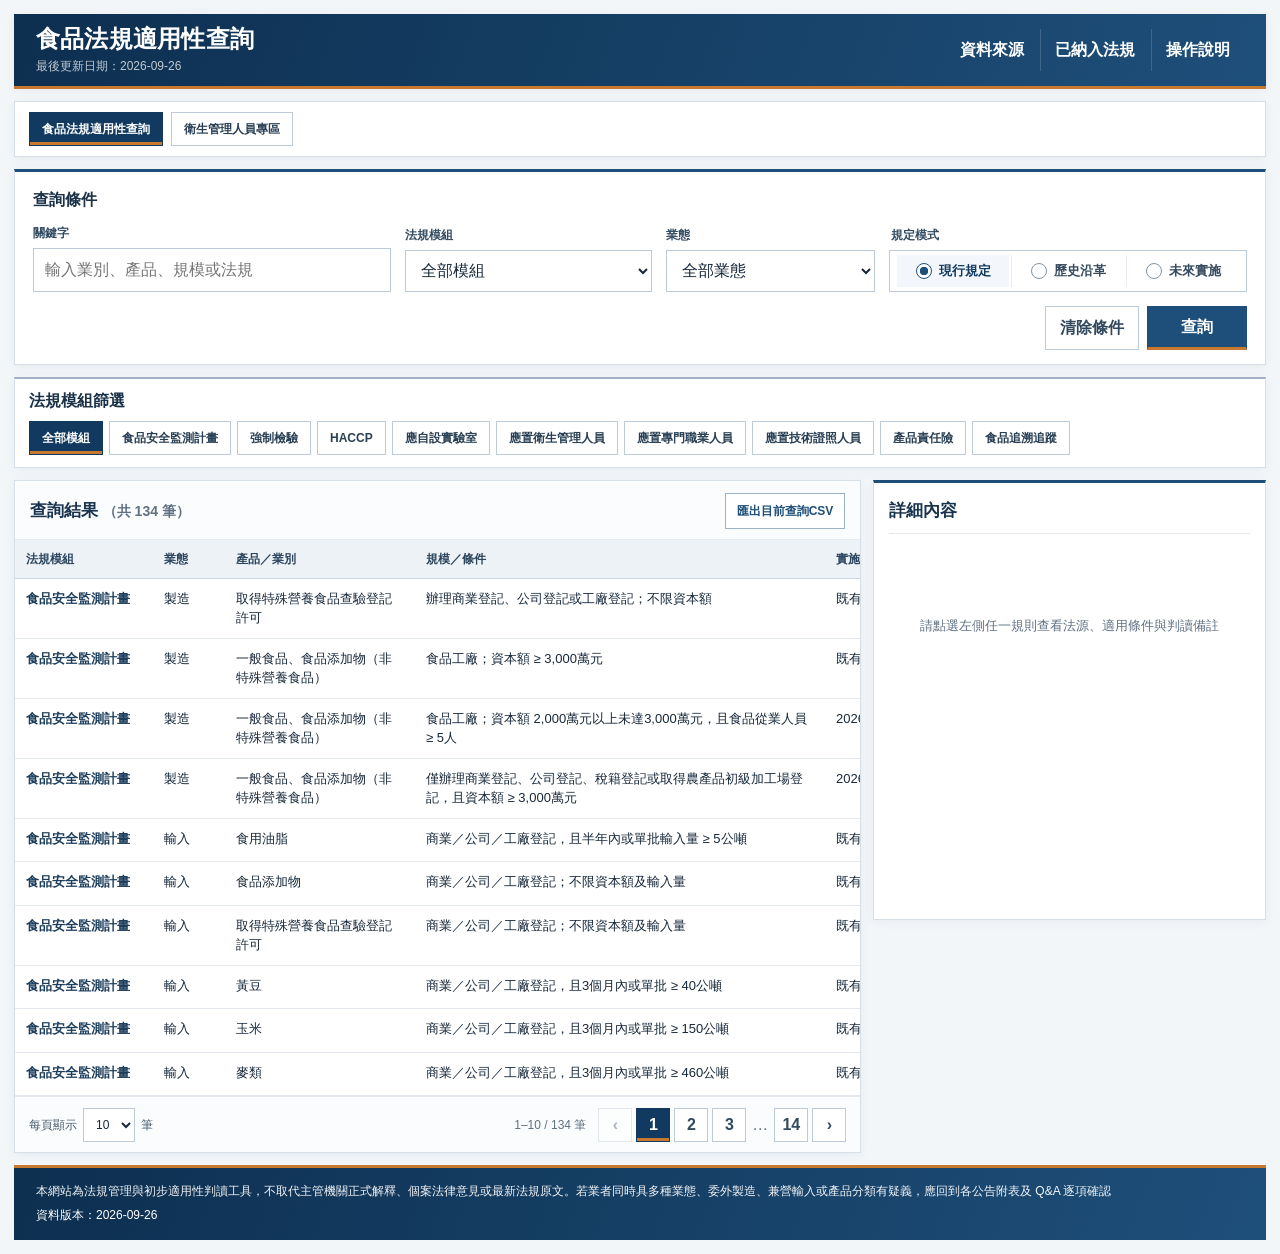
==== docs/index.html @ 0e8fc234 "更新TFDA科系查詢介面" ====
<!doctype html>
<html lang="zh-Hant">
<head>
<meta charset="utf-8">
<meta name="viewport" content="width=device-width,initial-scale=1">
<meta name="color-scheme" content="light">
<meta http-equiv="Cache-Control" content="no-cache, no-store, must-revalidate">
<title>食品法規適用性查詢</title>
<link rel="icon" href="data:,">
<link rel="stylesheet" href="css/style.css?v=20260927-tfda-major-names">
<link rel="stylesheet" href="css/mobile.css?v=20260927-tfda-major-names">
</head>
<body>
<div class="app-shell">
<header class="topbar">
  <div class="brand-block">
    <h1>食品法規適用性查詢</h1>
    <div class="reviewed">最後更新日期：<span id="lastUpdated">載入中</span></div>
  </div>
  <nav class="top-actions" aria-label="輔助功能">
    <button type="button" class="top-link" id="sourcesBtn">資料來源</button>
    <button type="button" class="top-link" id="modulesBtn">已納入法規</button>
    <button type="button" class="top-link" id="helpBtn">操作說明</button>
  </nav>
</header>

<main class="main-content">
<nav class="panel section-navigation" aria-label="主要功能">
  <button type="button" class="module-tab on" id="regulationsNav" aria-pressed="true">食品法規適用性查詢</button>
  <button type="button" class="module-tab" id="hygieneNav" aria-pressed="false">衛生管理人員專區</button>
</nav>
<section id="hygieneSection" hidden aria-labelledby="hygieneTitle">
  <header class="panel hygiene-header">
    <h2 id="hygieneTitle">衛生管理人員專區</h2>
    <div class="tool-tabs" role="tablist" aria-label="衛生管理人員工具">
      <button type="button" class="module-tab on" role="tab" id="qualificationTab" aria-controls="qualificationPanel" aria-selected="true">資格與應備文件查詢</button>
      <button type="button" class="module-tab" role="tab" id="majorTab" aria-controls="majorPanel" aria-selected="false" tabindex="-1">專科以上科系／學類代碼查詢</button>
    </div>
    <p class="tool-note" id="hmScope"></p>
    <p class="tool-note">專區最後確認日期：<span id="hmReviewed">載入中</span></p>
  </header>
  <div id="hmLoadError" hidden class="load-error" role="alert"></div>
  <div id="qualificationPanel" role="tabpanel" aria-labelledby="qualificationTab">
    <div class="content-grid hygiene-grid">
      <div class="hygiene-main">
        <form class="panel query-panel" id="qualificationForm">
          <h3 class="panel-title">查詢條件</h3>
          <div class="query-grid hygiene-filter-grid">
            <label class="field"><span>業別</span><select id="hmIndustry"><option value="">請選擇業別</option></select></label>
            <label class="field"><span>學歷／資格</span><select id="hmQualification"><option value="">全部</option></select></label>
            <label class="field"><span>證照</span><select id="hmLicense"><option value="">全部</option></select></label>
            <label class="field"><span>資本額</span><select id="hmCapital"><option value="">全部</option></select></label>
          </div>
          <p class="tool-note">請先選擇業別；學歷／資格、證照及資本額會以同時符合的條件縮小結果。專科以上科系與學類請使用「專科以上科系／學類代碼查詢」。</p>
          <div class="query-actions"><button class="btn secondary" type="reset">清除條件</button><button class="btn primary" type="submit" id="hmSearch" disabled>查詢</button></div>
        </form>
        <div class="active-query" id="hmActiveConditions" hidden aria-live="polite"></div>
        <div class="panel results-panel">
          <div class="results-head"><h2>適用情境 <span class="result-count" id="hmCount"></span></h2></div>
          <p class="tool-note result-note" id="hmMessage" role="status" aria-live="polite">請選擇業別開始查詢。</p>
          <div class="tablewrap"><table class="tool-table qualification-table"><thead><tr><th>業別</th><th>學歷／資格</th><th>資本額條件</th><th>HACCP 情境</th><th>法源</th><th>操作</th></tr></thead><tbody id="hmRows"></tbody></table></div>
          <div class="pagination-bar"><span class="page-info" id="hmPageInfo"></span><div class="pager" id="hmPager" aria-label="資格查詢分頁"></div></div>
        </div>
      </div>
      <aside class="panel detail-panel" id="hmDetailPanel" tabindex="-1" aria-labelledby="hmDetailTitle"><h2 class="panel-title" id="hmDetailTitle">詳細內容</h2><div id="hmDetail" class="detail-empty">請點選任一結果的「應備文件」。</div></aside>
    </div>
  </div>
  <div id="majorPanel" role="tabpanel" aria-labelledby="majorTab" hidden>
    <form class="panel query-panel" id="majorForm">
      <h3 class="panel-title">專科以上科系／學類代碼查詢</h3>
      <div class="query-grid major-query-grid">
        <label class="field"><span>科系名稱</span><input type="search" id="mcMajor" placeholder="例如：食品科學系、食品科技科"></label>
        <label class="field"><span>學校名稱</span><input type="search" id="mcSchool" placeholder="例如：國立臺灣海洋大學"></label>
        <label class="field"><span>學歷</span><select id="mcLevel"><option value="">全部</option></select></label>
        <label class="field"><span>學類名稱</span><input type="search" id="mcClass" placeholder="例如：食品科學學類"></label>
        <label class="field"><span>學類代碼</span><input type="search" id="mcCode" placeholder="學類、細學類或完整科系代碼"></label>
      </div>
      <p class="tool-note" id="mcCoverage"></p>
      <p class="tool-note">本頁只查詢專科以上校系。主要學類碼為4碼、細學類碼為5碼；TFDA資料若有列舉完全對應科系名稱會直接顯示；僅學類對應但科系名稱未完全相同時，會以不同顏色提示「請核對實際科系」。</p>
      <div class="query-actions"><button type="reset" class="btn secondary">清除條件</button><button type="submit" class="btn primary" id="mcSearch" disabled>查詢</button></div>
    </form>
    <div class="panel results-panel">
      <div class="results-head"><h2>專科以上科系查詢結果 <span class="result-count" id="mcCount"></span></h2></div>
      <p class="tool-note result-note" id="mcMessage" role="status" aria-live="polite">可依任一欄位查詢，或直接查詢全部已收錄的專科以上校系。</p>
      <div class="tablewrap"><table class="tool-table major-table"><thead><tr><th>學校</th><th>科系名稱</th><th>學類名稱</th><th>學類代碼</th><th>TFDA列舉科系／學類</th><th>資料來源</th><th>最後確認日期</th></tr></thead><tbody id="mcRows"></tbody></table></div>
      <div class="pagination-bar"><span class="page-info" id="mcPageInfo"></span><div class="pager" id="mcPager" aria-label="科系查詢分頁"></div></div>
    </div>
  </div>
</section>

<div id="regulationsSection" class="regulations-section">
  <section class="panel query-panel" id="querySection">
    <div class="panel-title">查詢條件</div>
    <div class="query-grid">
      <label class="field field-keyword">
        <span>關鍵字</span>
        <input id="q" type="search" placeholder="輸入業別、產品、規模或法規">
      </label>
      <label class="field">
        <span>法規模組</span>
        <select id="module"><option value="">全部模組</option></select>
      </label>
      <label class="field">
        <span>業態</span>
        <select id="area"><option value="">全部業態</option></select>
      </label>
      <fieldset class="field mode-field">
        <legend>規定模式</legend>
        <div class="mode-options">
          <label><input type="radio" name="viewMode" value="current" checked><span>現行規定</span></label>
          <label><input type="radio" name="viewMode" value="history"><span>歷史沿革</span></label>
          <label><input type="radio" name="viewMode" value="future"><span>未來實施</span></label>
        </div>
      </fieldset>
    </div>
    <div class="query-actions">
      <button class="btn secondary" id="resetBtn" type="button">清除條件</button>
      <button class="btn primary" id="searchBtn" type="button">查詢</button>
    </div>
  </section>

  <section class="panel module-panel">
    <div class="panel-title compact-title">法規模組篩選</div>
    <div class="module-tabs" id="quickChips"></div>
  </section>

  <section class="content-grid">
    <div class="panel results-panel">
      <div class="results-head">
        <h2>查詢結果 <span class="result-count" id="count"></span></h2>
        <button class="btn export-btn" id="csvBtn" type="button">匯出目前查詢CSV</button>
      </div>
      <div class="tablewrap">
        <table>
          <thead>
            <tr>
              <th>法規模組</th>
              <th>業態</th>
              <th>產品／業別</th>
              <th>規模／條件</th>
              <th>實施日期</th>
              <th>狀態</th>
            </tr>
          </thead>
          <tbody id="rows">
            <tr><td colspan="6" class="loading-cell">正在載入法規資料…</td></tr>
          </tbody>
        </table>
      </div>
      <div class="pagination-bar">
        <label class="page-size">每頁顯示
          <select id="pageSize">
            <option value="10" selected>10</option>
            <option value="20">20</option>
            <option value="50">50</option>
          </select>
          筆
        </label>
        <div class="page-info" id="pageInfo"></div>
        <div class="pager" id="pager" aria-label="分頁"></div>
      </div>
    </div>

    <aside class="panel detail-panel">
      <div class="panel-title">詳細內容</div>
      <div id="detailEmpty" class="detail-empty">請點選左側任一規則查看法源、適用條件與判讀備註</div>
      <div id="detailBox" hidden>
        <div class="detail-heading">
          <h3 id="dTitle"></h3>
          <span class="status" id="dStatus"></span>
        </div>
        <div class="kv">
          <div class="k">法規模組</div><div id="dModule"></div>
          <div class="k">業態</div><div id="dArea"></div>
          <div class="k">產品／業別</div><div id="dCategory"></div>
          <div class="k">規模／條件</div><div id="dScale"></div>
          <div class="k">實施日期</div><div id="dStart"></div>
          <div class="k">法源</div><div id="dBasis"></div>
          <div class="k">官方來源</div><div><a id="dSource" target="_blank" rel="noopener"></a></div>
          <div class="k">判讀備註</div><div id="dNote"></div>
        </div>
      </div>
    </aside>
  </section>
</div>
</main>

<footer class="footer">
  <div>本網站為法規管理與初步適用性判讀工具，不取代主管機關正式解釋、個案法律意見或最新法規原文。若業者同時具多種業態、委外製造、兼營輸入或產品分類有疑義，應回到各公告附表及 Q&amp;A 逐項確認</div>
  <div class="version-line">資料版本：<span id="dataVersion">載入中</span></div>
</footer>
</div>

<div class="drawer-modal" id="modulesModal" aria-hidden="true">
  <div class="modal-backdrop" data-close-modules></div>
  <div class="drawer-panel" role="dialog" aria-modal="true" aria-labelledby="modulesModalTitle">
    <div class="modal-head">
      <div><div class="modal-kicker">目前資料庫收錄範圍</div><h2 id="modulesModalTitle">已納入法規</h2></div>
      <button class="btn secondary" type="button" id="modulesCloseBtn">關閉</button>
    </div>
    <p class="modal-note">目前共納入 <strong id="moduleCount">0</strong> 個法規模組。點選模組可直接套用查詢條件</p>
    <div class="module-catalog" id="moduleCatalog"></div>
  </div>
</div>

<div class="drawer-modal" id="sourceModal" aria-hidden="true">
  <div class="modal-backdrop" data-close-sources></div>
  <div class="drawer-panel" role="dialog" aria-modal="true" aria-labelledby="sourceModalTitle">
    <div class="modal-head">
      <div><div class="modal-kicker">法規查核與更新</div><h2 id="sourceModalTitle">資料來源</h2></div>
      <button class="btn secondary" type="button" id="sourcesCloseBtn">關閉</button>
    </div>
    <p class="modal-note">集中收錄本查詢工具使用的正式公告、現行 Q&amp;A 與法規入口</p>
    <div class="sources" id="sources"></div>
  </div>
</div>

<div class="drawer-modal" id="helpModal" aria-hidden="true">
  <div class="modal-backdrop" data-close-help></div>
  <div class="drawer-panel help-panel" role="dialog" aria-modal="true" aria-labelledby="helpModalTitle">
    <div class="modal-head">
      <div><div class="modal-kicker">使用方式</div><h2 id="helpModalTitle">操作說明</h2></div>
      <button class="btn secondary" type="button" id="helpCloseBtn">關閉</button>
    </div>
    <ol class="help-list">
      <li>可用關鍵字、法規模組與業態篩選規則。</li>
      <li>「現行規定」顯示目前已生效的整併適用條件；「歷史沿革」查看過去已實施階段；「未來實施」只顯示已正式公告但尚未生效的規定。</li>
      <li>點選查詢結果任一列，可在右側「詳細內容」查看法源、官方來源與判讀備註。</li>
      <li>「匯出目前查詢CSV」會匯出目前篩選後的全部結果，不受分頁影響。</li>
    </ol>
  </div>
</div>

<script src="js/hygiene-manager.js?v=20260927-tfda-major-names" defer></script>
<script src="js/hygiene-ui.js?v=20260927-tfda-major-names" defer></script>
<script src="js/app.js?v=20260906-dates" defer></script>
</body>
</html>
---- docs/css/style.css ----
:root{
  --bg:#f3f6f9;
  --surface:#ffffff;
  --surface-soft:#f7f9fc;
  --text:#17283a;
  --muted:#607184;
  --border:#d7e0e9;
  --border-strong:#bdcad8;
  --blue:#1e4f7a;
  --blue-dark:#123a60;
  --blue-deep:#0d2f50;
  --blue-soft:#eaf2f8;
  --blue-pale:#f3f7fb;
  --orange:#c8782f;
  --orange-dark:#a85d20;
  --orange-soft:#fff1e4;
  --red:#9a3434;
  --shadow:0 2px 10px rgba(24,50,76,.055);
}
*{box-sizing:border-box}
html{background:var(--bg)}
body{margin:0;font-family:-apple-system,BlinkMacSystemFont,"Segoe UI","Noto Sans TC","Microsoft JhengHei",sans-serif;background:var(--bg);color:var(--text);line-height:1.5}
button,input,select{font:inherit}
button{cursor:pointer}
a{color:#1d67a2}
[hidden]{display:none!important}
.app-shell{max-width:1600px;margin:0 auto;padding:14px}
.topbar{min-height:64px;background:linear-gradient(110deg,var(--blue-deep),var(--blue));color:#fff;border-radius:0;padding:11px 22px;display:flex;align-items:center;justify-content:space-between;gap:22px;box-shadow:var(--shadow);border-bottom:3px solid var(--orange)}
.brand-block{min-width:0}
.brand-block h1{margin:0;font-size:24px;line-height:1.2;letter-spacing:.01em;font-weight:800}
.reviewed{font-size:12px;color:rgba(255,255,255,.74);margin-top:3px}
.top-actions{display:flex;align-items:center;gap:2px;flex-wrap:wrap;justify-content:flex-end}
.top-link{border:0;border-left:1px solid rgba(255,255,255,.16);background:transparent;color:#fff;font-weight:700;padding:9px 14px;border-radius:0;white-space:nowrap}
.top-link:first-child{border-left:0}
.top-link:hover{background:rgba(255,255,255,.09)}
.top-link:focus-visible{outline:2px solid #ffc58f;outline-offset:-3px}
.main-content{display:grid;gap:12px;padding-top:12px}
.panel{background:var(--surface);border:1px solid var(--border);border-radius:0;box-shadow:var(--shadow)}
.panel-title{font-size:16px;font-weight:800;color:#1a3148;margin-bottom:12px}
.compact-title{margin-bottom:8px}
.query-panel{padding:16px 18px 14px;border-top:3px solid var(--blue)}
.query-grid{display:grid;grid-template-columns:minmax(260px,1.45fr) minmax(190px,1fr) minmax(150px,.85fr) minmax(330px,1.45fr);gap:14px;align-items:end}
.field>span,.field legend{display:block;font-size:12px;font-weight:800;color:#334b62;margin:0 0 6px}
.field input:not([type="radio"]),.field select{width:100%;min-height:42px;border:1px solid var(--border-strong);border-radius:0;background:#fff;color:var(--text);padding:9px 11px;outline:none}
.field input:not([type="radio"]):focus,.field select:focus{border-color:#4f7da5;box-shadow:inset 3px 0 0 var(--blue)}
.mode-field{border:0;padding:0;margin:0;min-width:0}
.mode-options{min-height:42px;border:1px solid var(--border-strong);border-radius:0;display:flex;align-items:center;gap:2px;padding:4px 7px;background:#fff}
.mode-options label{display:flex;align-items:center;justify-content:center;gap:7px;flex:1;min-height:32px;padding:3px 7px;white-space:nowrap;font-size:13px;font-weight:700;color:#354b60;border-left:1px solid #e7edf3;cursor:pointer}
.mode-options label:first-child{border-left:0}
.mode-options label:has(input:checked){color:var(--blue-dark);background:var(--blue-pale)}
.mode-options input[type="radio"]{-webkit-appearance:none;appearance:none;width:16px;height:16px;min-width:16px;min-height:16px;margin:0;padding:0;border:1.5px solid #8293a4;border-radius:50%;background:#fff;box-shadow:none;outline:none;vertical-align:middle}
.mode-options input[type="radio"]:checked{border-color:var(--blue);background:radial-gradient(circle at center,var(--blue) 0 4px,#fff 4.5px)}
.mode-options input[type="radio"]:focus{outline:none;box-shadow:none}
.mode-options input[type="radio"]:focus-visible{outline:2px solid rgba(30,79,122,.35);outline-offset:2px}
.query-actions{display:flex;justify-content:flex-end;gap:8px;margin-top:14px}
.btn{min-height:38px;border-radius:0;padding:8px 14px;border:1px solid var(--border-strong);font-weight:750;background:#fff;color:var(--text)}
.btn:hover{border-color:#8199b1;background:#f8fafc}
.btn:focus-visible{outline:2px solid rgba(30,79,122,.32);outline-offset:2px}
.btn.primary{background:var(--blue);color:#fff;border-color:var(--blue);min-width:100px;border-bottom:3px solid var(--orange)}
.btn.primary:hover{background:var(--blue-dark)}
.btn.secondary{background:#fff;color:#31485f}
.module-panel{padding:10px 14px 12px;border-top:2px solid #9fb2c4}
.module-tabs{display:flex;gap:6px;align-items:center;flex-wrap:wrap}
.module-tab{border:1px solid var(--border-strong);background:#fff;color:#293f54;border-radius:0;padding:7px 12px;min-height:34px;font-size:12px;font-weight:750;white-space:nowrap}
.module-tab:hover{border-color:#6f8eaa;background:var(--blue-pale)}
.module-tab.on{background:var(--blue-dark);border-color:var(--blue-dark);color:#fff;box-shadow:inset 0 -3px 0 var(--orange)}
.content-grid{display:grid;grid-template-columns:minmax(0,2.05fr) minmax(350px,.95fr);gap:12px;align-items:start}
.results-panel,.detail-panel{overflow:hidden}
.results-head{min-height:56px;padding:12px 15px 10px;display:flex;align-items:center;justify-content:space-between;gap:12px;border-bottom:1px solid #e3e9ef;background:#fbfcfd}
.results-head h2{margin:0;font-size:17px;color:#18334e}
.result-count{font-size:14px;font-weight:700;color:var(--muted)}
.export-btn{min-height:36px;padding:7px 11px;font-size:12px;color:var(--blue);border-color:#9eb2c5;background:#fff}
.tablewrap{overflow:auto;min-height:440px;max-height:610px}
table{width:100%;border-collapse:collapse;min-width:900px;font-size:13px}
th,td{text-align:left;padding:10px 11px;border-bottom:1px solid #e3e9ef;vertical-align:top}
th{position:sticky;top:0;z-index:2;background:#edf2f7;color:#2d465e;font-size:12px;font-weight:800;border-bottom:1px solid #cad6e2}
tbody tr{cursor:pointer;transition:background .12s ease}
tbody tr:hover{background:#f4f8fb}
tbody tr.selected{background:#e7f0f7;box-shadow:inset 3px 0 0 var(--blue)}
td.module-cell{font-weight:800;color:#1d3e5c}
@media(min-width:721px){
  table{min-width:980px;table-layout:fixed}
  th:nth-child(1),td:nth-child(1){white-space:normal;word-break:keep-all;overflow-wrap:normal;width:138px}
  th:nth-child(2),td:nth-child(2){white-space:nowrap;width:72px}
  th:nth-child(3),td:nth-child(3){width:190px}
  th:nth-child(5),td:nth-child(5){width:92px}
  th:nth-child(6),td:nth-child(6){width:78px}
}
.status{display:inline-flex;align-items:center;border-radius:0;padding:3px 7px;font-size:11px;font-weight:800;white-space:nowrap;border-left:3px solid currentColor}
.status.active{background:var(--blue-soft);color:var(--blue)}
.status.future{background:var(--orange-soft);color:var(--orange-dark)}
.loading-cell,.empty-cell{text-align:center!important;color:var(--muted);padding:36px!important}
.pagination-bar{display:flex;align-items:center;gap:12px;min-height:56px;padding:9px 14px;border-top:1px solid #e3e9ef;background:#fbfcfd;flex-wrap:wrap}
.page-size{display:flex;align-items:center;gap:6px;font-size:12px;color:#465c70}
.page-size select{min-height:34px;border:1px solid var(--border-strong);border-radius:0;background:#fff;padding:5px 8px;color:var(--text)}
.page-info{font-size:12px;color:var(--muted);margin-left:auto}
.pager{display:flex;gap:4px;align-items:center}
.page-btn{min-width:34px;height:34px;border:1px solid var(--border-strong);background:#fff;border-radius:0;color:#314a61;font-weight:700}
.page-btn:hover:not(:disabled){border-color:#718ea8;background:var(--blue-pale)}
.page-btn.on{background:var(--blue-dark);border-color:var(--blue-dark);color:#fff;box-shadow:inset 0 -3px 0 var(--orange)}
.page-btn:disabled{opacity:.4;cursor:not-allowed}
.page-ellipsis{padding:0 2px;color:var(--muted)}
.detail-panel{padding:15px;position:sticky;top:12px;min-height:440px;border-top:3px solid var(--blue)}
.detail-panel .panel-title{font-size:17px;border-bottom:1px solid #e3e9ef;padding-bottom:10px;margin-bottom:12px;color:#18334e}
.detail-empty{padding:70px 16px;text-align:center;color:var(--muted);font-size:13px}
.detail-heading{display:flex;align-items:flex-start;justify-content:space-between;gap:10px;padding-bottom:12px;border-bottom:1px solid #e3e9ef}
.detail-heading h3{margin:0;font-size:18px;line-height:1.35;color:#18334e}
.kv{display:grid;grid-template-columns:90px minmax(0,1fr);gap:10px 12px;font-size:13px;margin-top:15px}
.kv .k{font-weight:800;color:#445c72}
.kv>div:nth-child(even){min-width:0;overflow-wrap:anywhere}
.kv a{text-decoration:none;font-weight:750}
.footer{margin-top:12px;background:linear-gradient(110deg,var(--blue-deep),var(--blue));color:rgba(255,255,255,.94);padding:14px 22px;border-radius:0;font-size:12px;line-height:1.65;border-top:3px solid var(--orange)}
.version-line{margin-top:4px;color:#fff}
.drawer-modal{position:fixed;inset:0;z-index:50;display:none}
.drawer-modal.open{display:block}
.modal-backdrop{position:absolute;inset:0;background:rgba(12,31,50,.5);backdrop-filter:blur(2px)}
.drawer-panel{position:absolute;right:14px;top:14px;bottom:14px;width:min(590px,calc(100% - 28px));overflow:auto;background:#fff;border:1px solid var(--border-strong);border-radius:0;box-shadow:0 22px 70px rgba(10,34,57,.24);padding:20px;border-top:4px solid var(--blue)}
.modal-head{display:flex;justify-content:space-between;align-items:flex-start;gap:15px;position:sticky;top:-20px;background:#fff;padding:18px 0 10px;z-index:2;border-bottom:1px solid #e4ebf1}
.modal-head h2{margin:0;font-size:20px;color:#18334e}
.modal-kicker,.modal-note{font-size:12px;color:var(--muted)}
.modal-note{margin:12px 0 14px}
.module-catalog{display:grid;gap:7px}
.module-catalog-item{width:100%;border:1px solid var(--border);background:var(--surface-soft);border-radius:0;padding:11px 13px;display:flex;align-items:center;justify-content:space-between;gap:15px;text-align:left;color:var(--text);cursor:pointer}
.module-catalog-item:hover{background:var(--blue-pale);border-color:#93abc0;box-shadow:inset 3px 0 0 var(--orange)}
.module-catalog-name{font-weight:800}
.module-catalog-count{font-size:12px;color:var(--muted);white-space:nowrap}
.sources{display:grid;gap:8px}
.source{padding:13px;border:1px solid var(--border);border-radius:0;background:var(--surface-soft)}
.source:hover{border-color:#9bb0c3}
.source a{text-decoration:none;font-weight:800}
.source-desc{font-size:12px;color:var(--muted);margin-top:5px}
.help-list{padding-left:22px;margin:8px 0 0}
.help-list li{margin:0 0 13px;padding-left:3px}
.load-error{padding:17px;border-radius:0;background:#fff2f0;color:#8e2f2f;border:1px solid #e6c4bf;border-left:4px solid #b64a3c}
@media(max-width:1120px){
  .query-grid{grid-template-columns:1fr 1fr}
  .content-grid{grid-template-columns:1fr}
  .detail-panel{position:static}
}
@media(max-width:720px){
  .app-shell{padding:8px}
  .topbar{align-items:flex-start;flex-direction:column;padding:13px 14px}
  .brand-block h1{font-size:21px}
  .top-actions{width:100%;justify-content:flex-start}
  .top-link{padding:7px 8px;border-left:0;border-right:1px solid rgba(255,255,255,.16)}
  .query-grid{grid-template-columns:1fr}
  .mode-options{flex-wrap:wrap;padding:5px}
  .mode-options label{flex:1 1 30%;border-left:0}
  .query-actions{justify-content:stretch}
  .query-actions .btn{flex:1}
  .content-grid{display:block}
  .detail-panel{margin-top:12px}
  .pagination-bar{align-items:flex-start}
  .page-info{margin-left:0;width:100%;order:3}
  .footer{padding:13px 15px}
  .drawer-panel{inset:8px;width:auto}
}

/* Hygiene manager tools share the existing rectangular visual language. */
.regulations-section{display:grid;gap:12px}
.section-navigation{padding:10px 14px;display:flex;gap:8px;flex-wrap:wrap}
.hygiene-header{padding:16px;border-top:3px solid var(--blue);margin-bottom:12px}
.hygiene-header h2{margin:0 0 14px;color:var(--blue-dark);font-size:21px}
.tool-tabs{display:flex;gap:8px;flex-wrap:wrap;border-bottom:1px solid var(--border);padding-bottom:12px}
.tool-tabs .module-tab{font-size:14px;min-height:40px}
.hygiene-main{display:grid;gap:12px;min-width:0;align-content:start}

.hygiene-filter-grid{grid-template-columns:repeat(4,minmax(0,1fr));align-items:end}
.major-query-grid{grid-template-columns:repeat(5,minmax(0,1fr))}
.tool-note{font-size:12px;color:var(--muted);line-height:1.6;font-weight:400}
.text-link{border:0;background:none;color:var(--blue);text-align:left;padding:5px 0;font-size:12px;text-decoration:underline;cursor:pointer}
.result-note{padding:0 15px}

.active-query{display:flex;align-items:center;gap:10px;flex-wrap:wrap;padding:10px 12px;border:1px solid var(--border);border-left:3px solid var(--orange);background:#fff;margin-bottom:12px;font-size:12px}
.active-query>strong{color:var(--blue-dark);white-space:nowrap}
.active-query-chips{display:flex;gap:6px;flex-wrap:wrap;flex:1}
.query-chip{border:1px solid var(--border);background:#f7faff;color:var(--blue-dark);padding:5px 8px;font:inherit;cursor:pointer}
.query-chip:hover{border-color:var(--blue);background:#eef5ff}
.clear-all-query{margin-left:auto;white-space:nowrap}

.tool-table tbody tr{cursor:default}
.tool-table .tool-note{margin:5px 0}
#majorPanel>.query-panel{margin-bottom:12px}
.document-btn{font-size:12px;min-height:32px;padding:5px 8px;color:var(--blue);white-space:nowrap}

.hygiene-detail{font-size:13px;line-height:1.65;overflow-wrap:anywhere}
.hygiene-detail section+section{border-top:1px solid var(--border);margin-top:18px;padding-top:12px}
.hygiene-detail h3{font-size:15px;color:var(--blue-dark);margin:0 0 8px}
.hygiene-detail ul,.document-list{padding-left:22px}
.hygiene-detail li{margin:6px 0}
.hygiene-detail a{display:inline-block;margin:4px 0}
.hygiene-detail summary{cursor:pointer;color:var(--blue);font-weight:700}
.tool-caution{border-left:3px solid var(--orange);background:var(--orange-soft);padding:8px 10px;font-size:12px}

.detail-situation{margin:0;display:grid;gap:5px}
.detail-situation>div{display:grid;grid-template-columns:78px minmax(0,1fr);gap:8px;align-items:start}
.detail-situation dt{color:var(--muted);font-size:12px;font-weight:700}
.detail-situation dd{margin:0;color:var(--text);font-weight:700}

.qualification-options{border:0;padding:0;margin:0 0 14px;min-width:0}
.qualification-options legend{font-size:12px;color:var(--muted);padding:0;margin-bottom:5px}
.qualification-choice{display:flex;align-items:baseline;gap:8px;padding:6px 0;cursor:pointer}
.qualification-choice input{flex:none;accent-color:var(--blue)}
.selected-conditions{margin:12px 0}
.qualification-group{margin-top:10px;padding:10px 0;border-top:1px solid var(--border)}
.qualification-group:first-child{margin-top:0;padding-top:0;border-top:0}
.qualification-group>strong{display:block;color:var(--blue-dark);margin-bottom:6px}
.qualification-group ul{margin:6px 0 0 20px;padding:0}
.vocational-major-list{margin:6px 0 8px;line-height:1.7}

@media(min-width:721px){
  .tool-table{table-layout:fixed;min-width:840px}
  .tool-table th,.tool-table td{white-space:normal;word-break:normal;overflow-wrap:anywhere}
  .qualification-table{min-width:720px;font-size:13px}
  .qualification-table th,.qualification-table td{width:auto;padding:12px 8px}
  .qualification-table th:nth-child(1),.qualification-table td:nth-child(1){width:21%}
  .qualification-table th:nth-child(2),.qualification-table td:nth-child(2){width:19%}
  .qualification-table th:nth-child(3),.qualification-table td:nth-child(3){width:15%}
  .qualification-table th:nth-child(4),.qualification-table td:nth-child(4){width:20%}
  .qualification-table th:nth-child(5),.qualification-table td:nth-child(5){width:15%}
  .qualification-table th:nth-child(6),.qualification-table td:nth-child(6){width:90px}
  .major-table{min-width:900px}
  .major-table th,.major-table td{width:auto}
  .major-table th:nth-child(1),.major-table td:nth-child(1){width:18%}
  .major-table th:nth-child(2),.major-table td:nth-child(2){width:22%}
  .major-table th:nth-child(3),.major-table td:nth-child(3){width:16%}
  .major-table th:nth-child(4),.major-table td:nth-child(4){width:15%}
  .major-table th:nth-child(5),.major-table td:nth-child(5){width:16%}
  .major-table th:nth-child(6),.major-table td:nth-child(6){width:120px}
  .major-table th:nth-child(7),.major-table td:nth-child(7){width:100px}
}
@media(max-width:1120px){
  .hygiene-filter-grid,.major-query-grid{grid-template-columns:repeat(2,minmax(0,1fr))}
}
@media(max-width:720px){
  .hygiene-filter-grid,.major-query-grid{grid-template-columns:1fr}
}

.status.verified{background:#e9f7ee;color:#18753a;border-left-color:#18753a}
.status.review{background:var(--orange-soft);color:var(--orange-dark);border-left-color:var(--orange-dark)}
.status.unconfirmed{background:#eef1f4;color:#5f6b77;border-left-color:#788592}
.tfda-major-name{display:block;margin-top:6px;color:#18753a;font-weight:800}
.tfda-major-name.review-text{color:var(--orange-dark)}
---- docs/css/mobile.css ----
@media (max-width:720px){
  html,body{overflow-x:hidden}
  body{font-size:14px}
  .app-shell{padding:0;max-width:none}

  .topbar{min-height:0;padding:14px 16px 0;gap:12px;box-shadow:none;border-bottom:3px solid var(--orange)}
  .brand-block{width:100%}
  .brand-block h1{font-size:20px;line-height:1.25}
  .reviewed{font-size:11px;margin-top:4px}
  .top-actions{width:calc(100% + 32px);margin:0 -16px;display:grid;grid-template-columns:repeat(3,1fr);gap:0;border-top:1px solid rgba(255,255,255,.16)}
  .top-link{min-height:44px;padding:10px 4px;border:0;border-right:1px solid rgba(255,255,255,.14);font-size:12px;text-align:center}
  .top-link:last-child{border-right:0}

  .main-content{gap:10px;padding:10px 8px 0}
  .panel{box-shadow:none}
  .query-panel{padding:14px 12px 12px;border-top-width:3px}
  .panel-title{font-size:17px;margin-bottom:12px}
  .query-grid{grid-template-columns:1fr;gap:11px}
  .field>span,.field legend{font-size:12px;margin-bottom:5px}
  .field input:not([type="radio"]),.field select{min-height:46px;font-size:16px;padding:10px 11px}

  .mode-options{display:grid;grid-template-columns:repeat(3,1fr);gap:0;padding:0;min-height:44px;border-color:var(--border-strong)}
  .mode-options label{position:relative;min-height:43px;padding:0 4px;border:0;border-right:1px solid var(--border);font-size:12px;font-weight:750;background:#fff;color:#496077}
  .mode-options label:last-child{border-right:0}
  .mode-options label:has(input:checked){background:var(--blue-dark);color:#fff;box-shadow:inset 0 -3px 0 var(--orange)}
  .mode-options input[type="radio"]{position:absolute;opacity:0;width:1px;height:1px;pointer-events:none}
  .mode-options label:focus-within{outline:2px solid rgba(30,79,122,.28);outline-offset:-2px}

  .query-actions{display:grid;grid-template-columns:1fr 1fr;gap:8px;margin-top:12px}
  .query-actions .btn{width:100%;min-height:44px;font-size:14px}

  .module-panel{padding:10px 0 11px;border-top-width:2px;overflow:hidden}
  .module-panel .panel-title{padding:0 12px;margin-bottom:8px;font-size:16px}
  .module-tabs{display:flex;flex-wrap:nowrap;gap:6px;overflow-x:auto;padding:0 12px 3px;scroll-snap-type:x proximity;-webkit-overflow-scrolling:touch;scrollbar-width:none}
  .module-tabs::-webkit-scrollbar{display:none}
  .module-tab{flex:0 0 auto;min-height:38px;padding:8px 12px;font-size:12px;scroll-snap-align:start}

  .content-grid{display:block}
  .results-panel{overflow:visible}
  .results-head{min-height:0;padding:12px;align-items:center;background:#fff}
  .results-head h2{font-size:17px;line-height:1.3}
  .result-count{display:block;font-size:12px;margin-top:2px}
  .export-btn{min-height:38px;padding:7px 9px;font-size:11px;white-space:nowrap}

  .tablewrap{overflow:visible;min-height:0;max-height:none;padding:0;background:var(--bg)}
  table{display:block;min-width:0;width:100%;font-size:13px}
  thead{display:none}
  tbody{display:grid;gap:9px;padding:9px 8px 10px}
  tbody tr{display:block;border:1px solid var(--border-strong);background:#fff;padding:11px 12px;box-shadow:0 1px 3px rgba(20,49,76,.04)}
  tbody tr:hover{background:#fff}
  tbody tr.selected{background:var(--blue-pale);box-shadow:inset 4px 0 0 var(--blue)}
  tbody td{display:grid;grid-template-columns:76px minmax(0,1fr);gap:9px;padding:4px 0;border:0;line-height:1.45;overflow-wrap:anywhere}
  tbody td::before{font-size:11px;font-weight:800;color:var(--muted);line-height:1.45}
  tbody td:nth-child(1)::before{content:"法規模組"}
  tbody td:nth-child(2)::before{content:"業態"}
  tbody td:nth-child(3)::before{content:"產品／業別"}
  tbody td:nth-child(4)::before{content:"規模／條件"}
  tbody td:nth-child(5)::before{content:"實施日期"}
  tbody td:nth-child(6)::before{content:"狀態"}
  tbody td.module-cell{font-size:14px;color:var(--blue-dark);padding-bottom:7px;margin-bottom:3px;border-bottom:1px solid #e8edf2}
  .status{justify-self:start;padding:3px 7px;font-size:11px}
  .loading-cell,.empty-cell{display:block!important;padding:28px 12px!important;text-align:center!important;border:1px solid var(--border);background:#fff}
  .loading-cell::before,.empty-cell::before{display:none}

  .pagination-bar{padding:10px 8px 12px;display:grid;grid-template-columns:auto 1fr;gap:9px;background:#fff}
  .page-size{font-size:11px;white-space:nowrap}
  .page-size select{min-height:38px;font-size:16px}
  .page-info{margin:0;justify-self:end;align-self:center;font-size:11px}
  .pager{grid-column:1/-1;width:100%;display:flex;justify-content:center;gap:5px;overflow-x:auto;padding-bottom:1px}
  .page-btn{min-width:40px;height:40px;font-size:14px;flex:0 0 auto}

  .detail-panel{position:static;margin-top:10px;min-height:0;padding:13px 12px;border-top-width:3px}
  .detail-panel .panel-title{font-size:17px;margin-bottom:10px}
  .detail-empty{padding:28px 12px;font-size:12px}
  .detail-heading{align-items:flex-start;padding-bottom:10px}
  .detail-heading h3{font-size:17px}
  .kv{grid-template-columns:82px minmax(0,1fr);gap:9px 8px;font-size:13px;margin-top:12px}
  .kv .k{font-size:12px}

  .footer{margin-top:10px;padding:13px 12px;font-size:11px;line-height:1.65}

  .drawer-panel{inset:0;width:100%;padding:16px;border:0;border-top:4px solid var(--blue);box-shadow:none}
  .modal-head{top:-16px;padding:15px 0 10px}
  .modal-head h2{font-size:19px}
  .module-catalog-item{min-height:48px;padding:11px 10px;align-items:flex-start}
  .module-catalog-count{white-space:normal;text-align:right;max-width:100px}
  .source{padding:12px 10px}
}

@media (max-width:380px){
  .brand-block h1{font-size:18px}
  .top-link{font-size:11px}
  .mode-options label{font-size:11px}
  .results-head{align-items:flex-start}
  .export-btn{padding:7px 6px}
  tbody td{grid-template-columns:70px minmax(0,1fr)}
}

@media(max-width:720px){
  .section-navigation{padding:8px;gap:6px}
  .section-navigation .module-tab{flex:1;font-size:12px;white-space:normal}
  .hygiene-header{padding:13px 12px}
  .hygiene-header h2{font-size:20px}
  .tool-tabs{display:grid;grid-template-columns:1fr 1fr;gap:6px}
  .tool-tabs .module-tab{white-space:normal;font-size:13px;padding:8px}

  .tool-table tbody td::before{content:attr(data-label)}
  .tool-table tbody td{grid-template-columns:92px minmax(0,1fr)}
  .tool-table tbody td.empty-cell::before{display:none}
  .tool-table tbody td>div{min-width:0}
  .tool-table tbody td:first-child{border-bottom:1px solid var(--border);margin-bottom:5px;font-weight:800;color:var(--blue-dark)}
  .tool-table a{overflow-wrap:anywhere}
  .document-btn{min-height:40px;padding:8px 14px}

  .hygiene-detail{font-size:14px}
  .qualification-choice{min-height:44px;align-items:center}
  .active-query{align-items:flex-start}
  .active-query>strong{width:100%}
  .active-query-chips{width:100%}
  .query-chip{min-height:36px;text-align:left}
  .clear-all-query{margin-left:0}
  .detail-situation>div{grid-template-columns:72px minmax(0,1fr)}
}
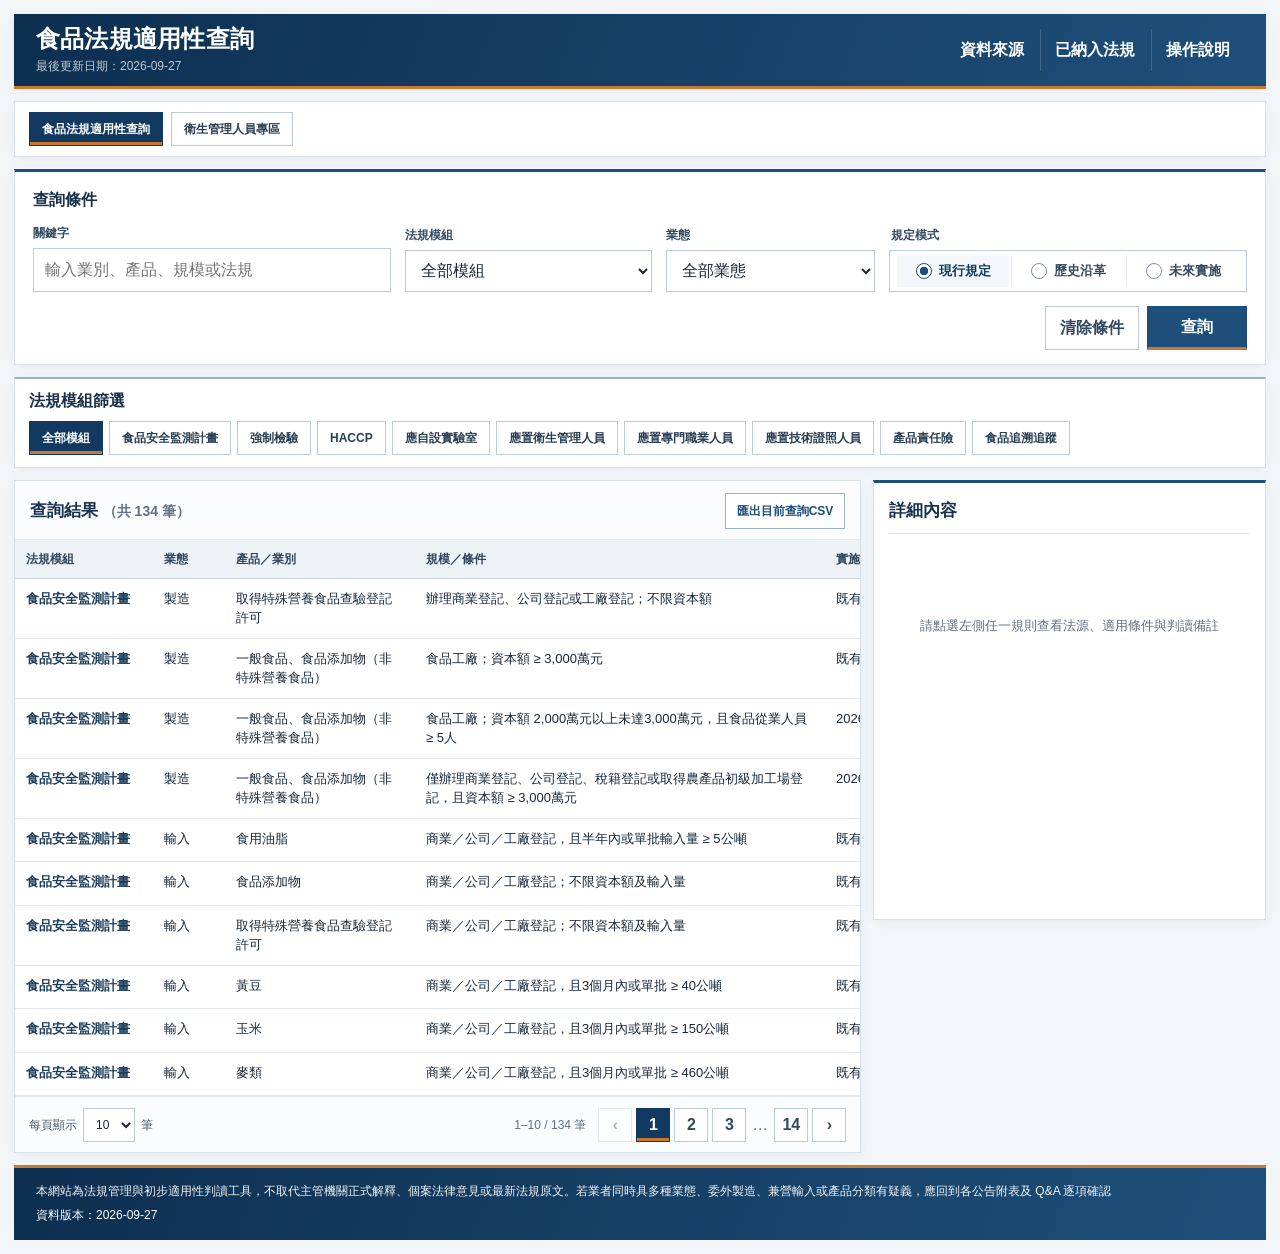
==== commit 157e1fb9: "更新科系比對修正快取版本" ====
--- a/docs/index.html
+++ b/docs/index.html
@@ -7,8 +7,8 @@
 <meta http-equiv="Cache-Control" content="no-cache, no-store, must-revalidate">
 <title>食品法規適用性查詢</title>
 <link rel="icon" href="data:,">
-<link rel="stylesheet" href="css/style.css?v=20260927-tfda-major-names">
-<link rel="stylesheet" href="css/mobile.css?v=20260927-tfda-major-names">
+<link rel="stylesheet" href="css/style.css?v=20260927-tfda-major-fix">
+<link rel="stylesheet" href="css/mobile.css?v=20260927-tfda-major-fix">
 </head>
 <body>
 <div class="app-shell">
@@ -231,8 +231,8 @@
   </div>
 </div>
 
-<script src="js/hygiene-manager.js?v=20260927-tfda-major-names" defer></script>
-<script src="js/hygiene-ui.js?v=20260927-tfda-major-names" defer></script>
+<script src="js/hygiene-manager.js?v=20260927-tfda-major-fix" defer></script>
+<script src="js/hygiene-ui.js?v=20260927-tfda-major-fix" defer></script>
 <script src="js/app.js?v=20260906-dates" defer></script>
 </body>
 </html>
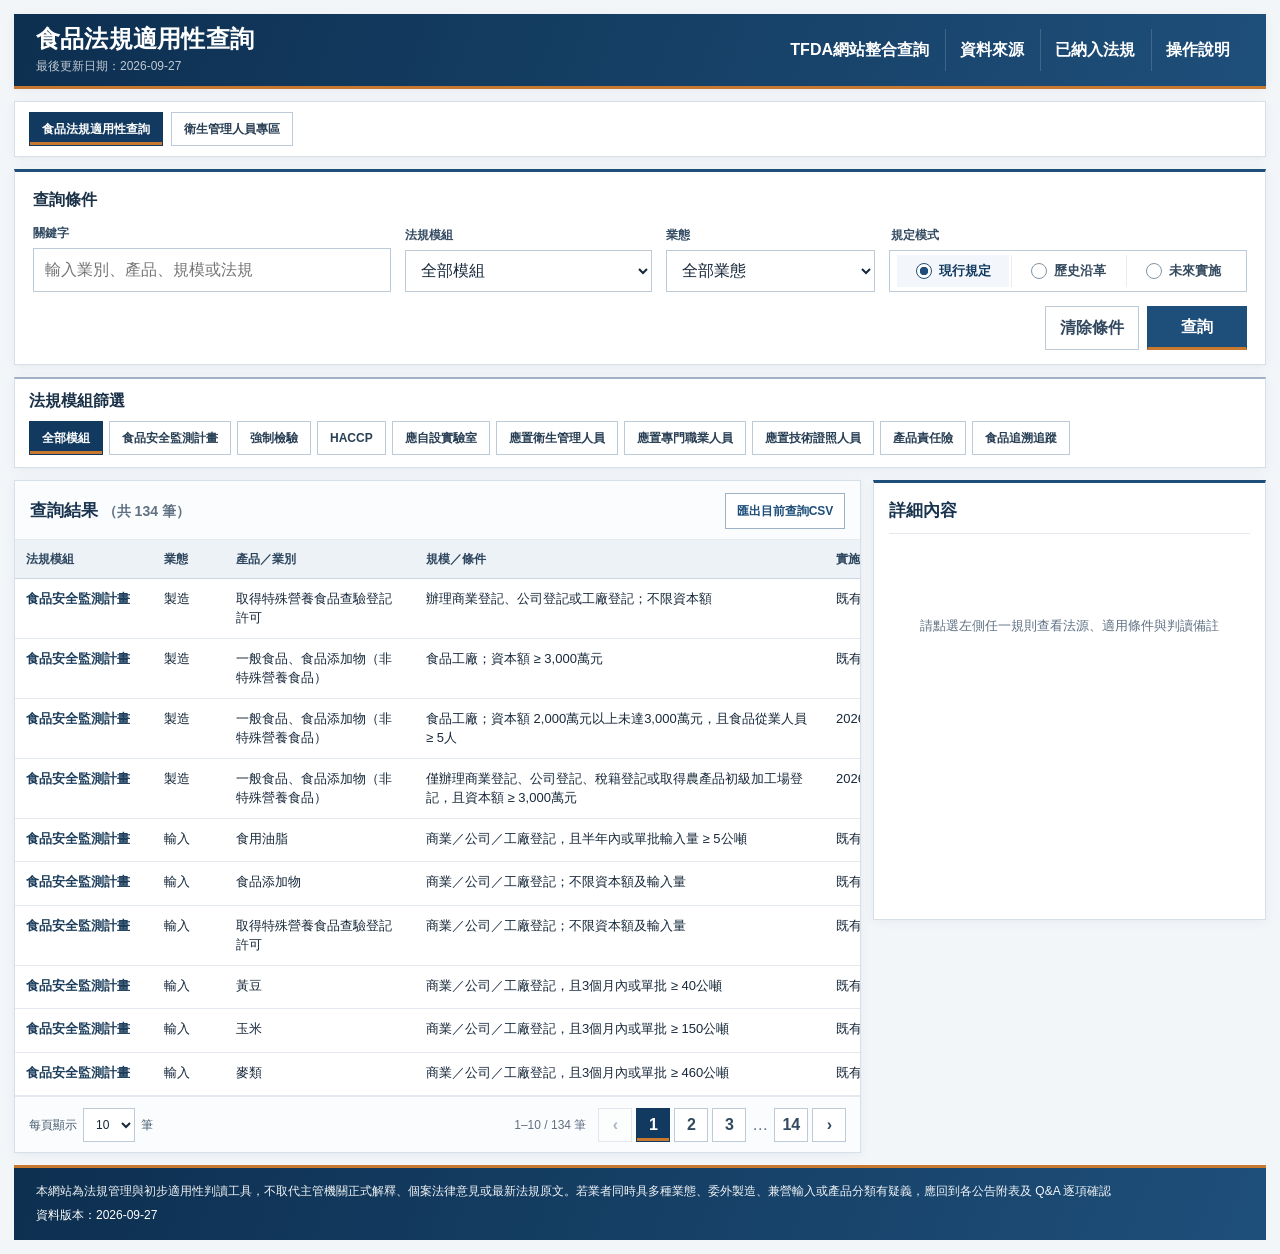
==== commit 22cabefc: "新增TFDA網站整合查詢入口" ====
--- a/docs/index.html
+++ b/docs/index.html
@@ -7,8 +7,8 @@
 <meta http-equiv="Cache-Control" content="no-cache, no-store, must-revalidate">
 <title>食品法規適用性查詢</title>
 <link rel="icon" href="data:,">
-<link rel="stylesheet" href="css/style.css?v=20260927-tfda-major-fix">
-<link rel="stylesheet" href="css/mobile.css?v=20260927-tfda-major-fix">
+<link rel="stylesheet" href="css/style.css?v=20260927-tfda-links">
+<link rel="stylesheet" href="css/mobile.css?v=20260927-tfda-links">
 </head>
 <body>
 <div class="app-shell">
@@ -18,6 +18,7 @@
     <div class="reviewed">最後更新日期：<span id="lastUpdated">載入中</span></div>
   </div>
   <nav class="top-actions" aria-label="輔助功能">
+    <button type="button" class="top-link" id="tfdaLinksBtn">TFDA網站整合查詢</button>
     <button type="button" class="top-link" id="sourcesBtn">資料來源</button>
     <button type="button" class="top-link" id="modulesBtn">已納入法規</button>
     <button type="button" class="top-link" id="helpBtn">操作說明</button>
@@ -36,8 +37,7 @@
       <button type="button" class="module-tab on" role="tab" id="qualificationTab" aria-controls="qualificationPanel" aria-selected="true">資格與應備文件查詢</button>
       <button type="button" class="module-tab" role="tab" id="majorTab" aria-controls="majorPanel" aria-selected="false" tabindex="-1">專科以上科系／學類代碼查詢</button>
     </div>
-    <p class="tool-note" id="hmScope"></p>
-    <p class="tool-note">專區最後確認日期：<span id="hmReviewed">載入中</span></p>
+    <p class="tool-note hygiene-meta"><span id="hmScope"></span><span class="hygiene-meta-separator" aria-hidden="true">｜</span><span>最後確認：<span id="hmReviewed">載入中</span></span></p>
   </header>
   <div id="hmLoadError" hidden class="load-error" role="alert"></div>
   <div id="qualificationPanel" role="tabpanel" aria-labelledby="qualificationTab">
@@ -59,7 +59,7 @@
           <div class="results-head"><h2>適用情境 <span class="result-count" id="hmCount"></span></h2></div>
           <p class="tool-note result-note" id="hmMessage" role="status" aria-live="polite">請選擇業別開始查詢。</p>
           <div class="tablewrap"><table class="tool-table qualification-table"><thead><tr><th>業別</th><th>學歷／資格</th><th>資本額條件</th><th>HACCP 情境</th><th>法源</th><th>操作</th></tr></thead><tbody id="hmRows"></tbody></table></div>
-          <div class="pagination-bar"><span class="page-info" id="hmPageInfo"></span><div class="pager" id="hmPager" aria-label="資格查詢分頁"></div></div>
+          <div class="pagination-bar"><label class="page-size">每頁顯示 <select id="hmPageSize"><option value="10" selected>10</option><option value="20">20</option><option value="50">50</option></select> 筆</label><span class="page-info" id="hmPageInfo"></span><div class="pager" id="hmPager" aria-label="資格查詢分頁"></div></div>
         </div>
       </div>
       <aside class="panel detail-panel" id="hmDetailPanel" tabindex="-1" aria-labelledby="hmDetailTitle"><h2 class="panel-title" id="hmDetailTitle">詳細內容</h2><div id="hmDetail" class="detail-empty">請點選任一結果的「應備文件」。</div></aside>
@@ -83,7 +83,7 @@
       <div class="results-head"><h2>專科以上科系查詢結果 <span class="result-count" id="mcCount"></span></h2></div>
       <p class="tool-note result-note" id="mcMessage" role="status" aria-live="polite">可依任一欄位查詢，或直接查詢全部已收錄的專科以上校系。</p>
       <div class="tablewrap"><table class="tool-table major-table"><thead><tr><th>學校</th><th>科系名稱</th><th>學類名稱</th><th>學類代碼</th><th>TFDA列舉科系／學類</th><th>資料來源</th><th>最後確認日期</th></tr></thead><tbody id="mcRows"></tbody></table></div>
-      <div class="pagination-bar"><span class="page-info" id="mcPageInfo"></span><div class="pager" id="mcPager" aria-label="科系查詢分頁"></div></div>
+      <div class="pagination-bar"><label class="page-size">每頁顯示 <select id="mcPageSize"><option value="10" selected>10</option><option value="20">20</option><option value="50">50</option></select> 筆</label><span class="page-info" id="mcPageInfo"></span><div class="pager" id="mcPager" aria-label="科系查詢分頁"></div></div>
     </div>
   </div>
 </section>
@@ -191,6 +191,31 @@
 </footer>
 </div>
 
+<div class="drawer-modal" id="tfdaLinksModal" aria-hidden="true">
+  <div class="modal-backdrop" data-close-tfda-links></div>
+  <div class="drawer-panel" role="dialog" aria-modal="true" aria-labelledby="tfdaLinksModalTitle">
+    <div class="modal-head">
+      <div><div class="modal-kicker">食藥署官方網站</div><h2 id="tfdaLinksModalTitle">TFDA網站整合查詢</h2></div>
+      <button class="btn secondary" type="button" id="tfdaLinksCloseBtn">關閉</button>
+    </div>
+    <p class="modal-note">依查詢需求前往食藥署官方網站；連結將於新分頁開啟。</p>
+    <div class="sources tfda-link-list">
+      <div class="source tfda-link-item">
+        <a href="https://consumer.fda.gov.tw/Pages/List.aspx?nodeID=147&amp;rand=1588393373" target="_blank" rel="noopener">TFDA整合查詢服務 ↗</a>
+        <div class="source-desc">食品、業者及相關資料的官方整合查詢入口。</div>
+      </div>
+      <div class="source tfda-link-item">
+        <a href="https://foodlabel.fda.gov.tw/FdaFrontEndApp/" target="_blank" rel="noopener">食品標示諮詢服務平台 ↗</a>
+        <div class="source-desc">查詢食品標示規定、常見問題及標示相關資訊。</div>
+      </div>
+      <div class="source tfda-link-item">
+        <a href="https://fsas.fda.gov.tw/" target="_blank" rel="noopener">食品相關法規暨解釋彙編查詢 ↗</a>
+        <div class="source-desc">查詢食品相關法規、行政解釋與函釋資料。</div>
+      </div>
+    </div>
+  </div>
+</div>
+
 <div class="drawer-modal" id="modulesModal" aria-hidden="true">
   <div class="modal-backdrop" data-close-modules></div>
   <div class="drawer-panel" role="dialog" aria-modal="true" aria-labelledby="modulesModalTitle">
@@ -231,8 +256,8 @@
   </div>
 </div>
 
-<script src="js/hygiene-manager.js?v=20260927-tfda-major-fix" defer></script>
-<script src="js/hygiene-ui.js?v=20260927-tfda-major-fix" defer></script>
+<script src="js/hygiene-manager.js?v=20260927-tfda-links" defer></script>
+<script src="js/hygiene-ui.js?v=20260927-tfda-links" defer></script>
 <script src="js/app.js?v=20260906-dates" defer></script>
 </body>
 </html>
--- a/docs/css/style.css
+++ b/docs/css/style.css
@@ -241,3 +241,11 @@
 .status.unconfirmed{background:#eef1f4;color:#5f6b77;border-left-color:#788592}
 .tfda-major-name{display:block;margin-top:6px;color:#18753a;font-weight:800}
 .tfda-major-name.review-text{color:var(--orange-dark)}
+
+.vocational-interpretations{padding-top:8px;padding-bottom:8px}
+.vocational-interpretation-line{display:flex;align-items:center;gap:8px;flex-wrap:wrap}
+.vocational-interpretation-line .status{flex:none}
+.vocational-interpretation-basis{margin-top:4px}
+
+.hygiene-meta{display:flex;align-items:center;gap:7px;flex-wrap:wrap;margin:8px 0 0;line-height:1.4}
+.hygiene-meta-separator{color:var(--border-strong)}
